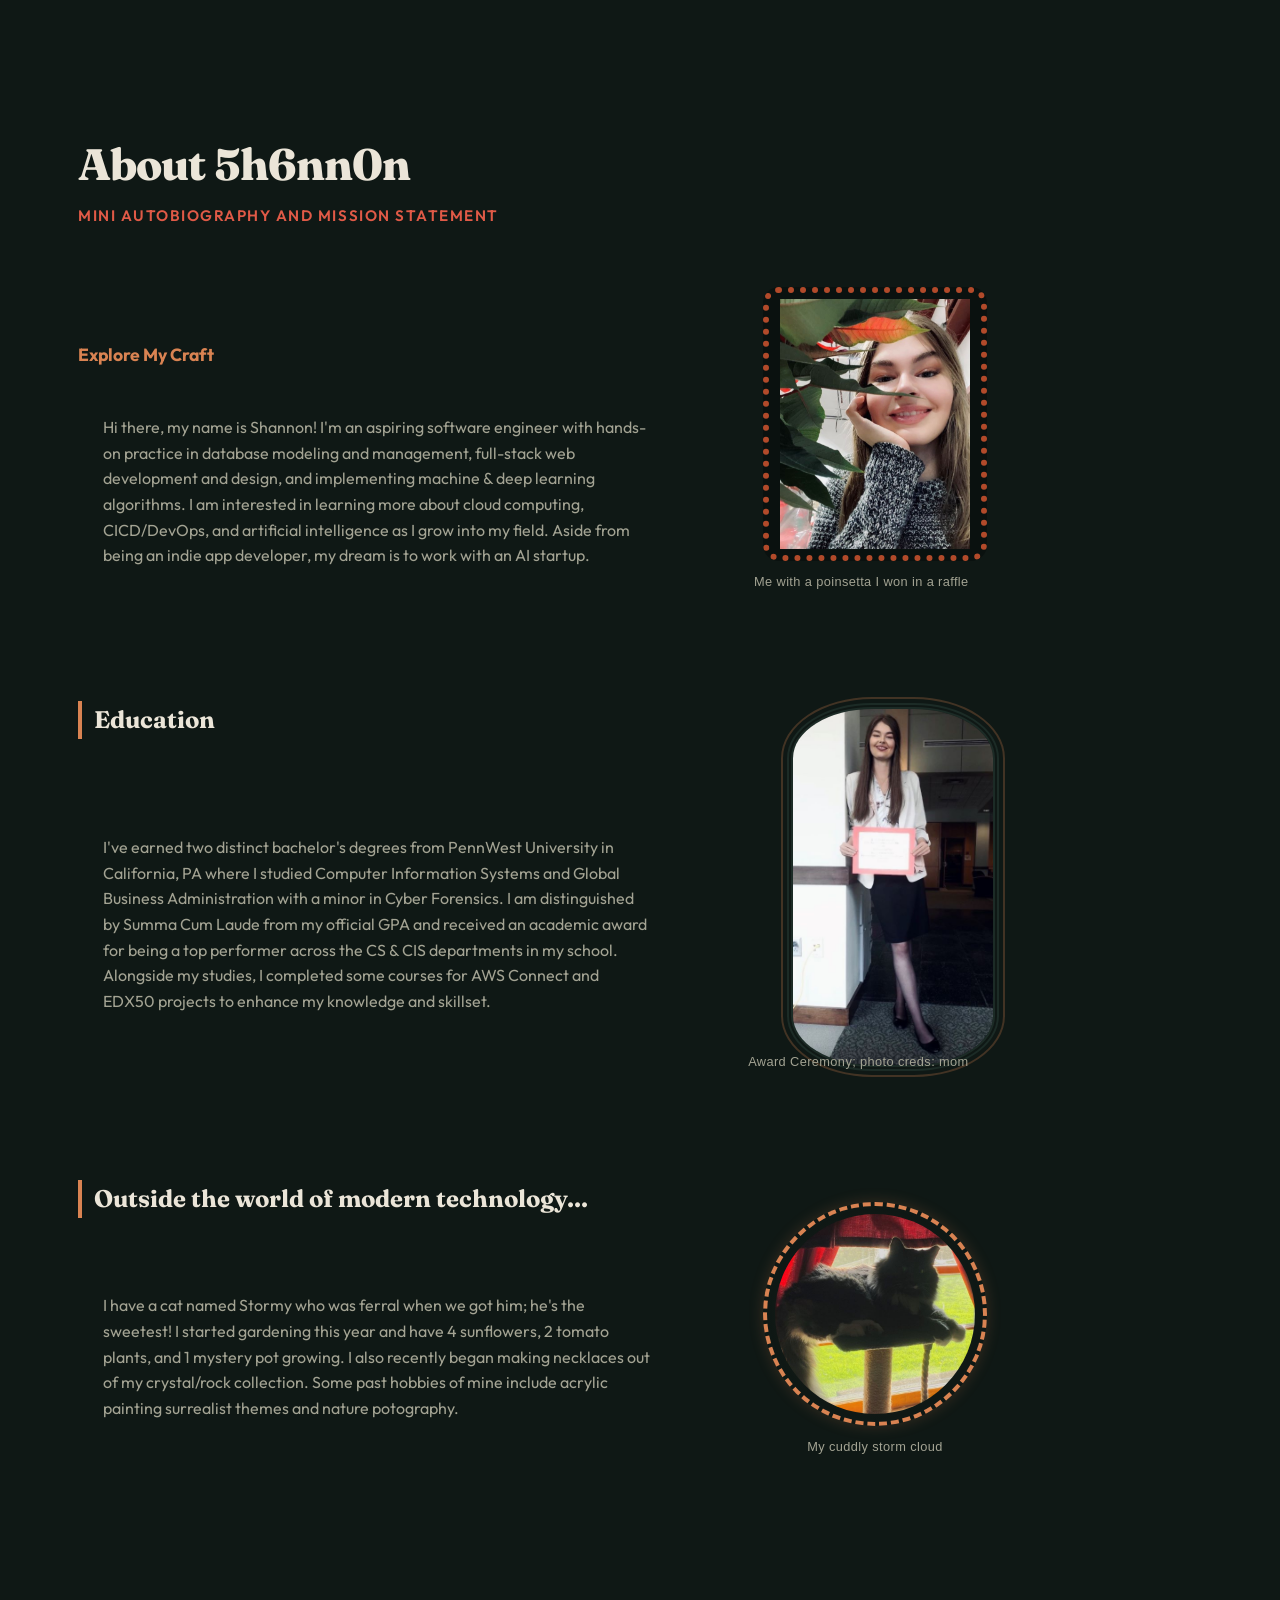
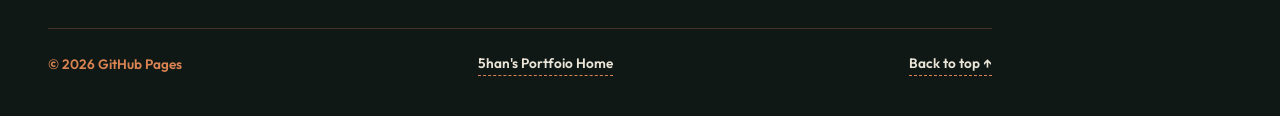
==== about.html @ 3470fcbc "add conditional for text identation" ====
<!DOCTYPE html>
<html>
<head>
	<meta charset="UTF-8" />
    <meta name="viewport" content="width=device-width, initial-scale=1.0" />
	<title>Shannon's Portfoio | About Me</title>
    <link rel="stylesheet" type="text/css" href="style.css" />
</head>

<body>
<main>
	<h1>About 5h6nn0n</h1>
	<h2>Mini Autobiography and Mission Statement</h2>
<br><br><br>
	<h4>Explore My Craft</h4>
	<div class="content-row">
		<p>Hi there, my name is Shannon! I'm an aspiring software engineer with hands-on practice in database modeling and management, full-stack web development and design, and implementing machine & deep learning algorithms. I am interested in learning more about cloud computing, CICD/DevOps, and artificial intelligence as I grow into my field. Aside from being an indie app developer, my dream is to work with an AI startup.</p>
		<div class="gallery-card">
			<img id="img-profile" alt="Profile selfie" class="about-pic pic-4-5" />
			<div class="caption" style="@media (min-width: 500px) { transform: translateX(20px); }">Me with a poinsetta I won in a raffle</div>
		</div>
	</div>
<br>
<h3>Education</h3>
	<div class="content-row">
		<p>I've earned two distinct bachelor's degrees from PennWest University in California, PA where I studied Computer Information Systems and Global Business Administration with a minor in Cyber Forensics. I am distinguished by Summa Cum Laude from my official GPA and received an academic award for being a top performer across the CS & CIS departments in my school. Alongside my studies, I completed some courses for AWS Connect and EDX50 projects to enhance my knowledge and skillset.</p>
		<div class="gallery-card">
			<img id="img-award" alt="Award presentation" class="about-pic pic-9-16" />
			<div class="caption">Award Ceremony; photo creds: mom</div>
		</div>
	</div>
<br>
<h3>Outside the world of modern technology...</h3>
	<div class="content-row">
		<p>I have a cat named Stormy who was ferral when we got him; he's the sweetest! I started gardening this year and have 4 sunflowers, 2 tomato plants, and 1 mystery pot growing. I also recently began making necklaces out of my crystal/rock collection. Some past hobbies of mine include acrylic painting surrealist themes and nature potography.</p>
		<div class="gallery-card">
			<img id="img-cat" alt="My cat" class="about-pic pic-cat" />
			<div class="caption">My cuddly storm cloud</div>
		</div>
	</div>

<script>
	document.querySelectorAll('.about-pic').forEach(img => {
		img.addEventListener('contextmenu', e => e.preventDefault());
	});
</script>
</main>
	<script src="images.js" defer></script>

</body>
	<footer id="date" class="site-footer"> 
		<script>document.getElementById("date").innerHTML = `&copy; ${new Date().getFullYear()} GitHub Pages `;</script> 
		<a href="index.html">5han's Portfoio Home</a>
		<a href="#top">Back to top ↑</a>
	</footer>
</html>
---- style.css ----
@import url('https://fonts.googleapis.com/css2?family=Fraunces:ital,opsz,wght@0,9..144,700;0,9..144,900;1,9..144,400&family=Outfit:wght@400;500;600&family=Space+Mono:wght@400;700&display=swap');

:root {
  --bg-dark: #0F1815;
  --text-light: #EBE5D8;
  --accent-lime: #D98352; 
  --accent-orange: #E05A47;
  --bg-card: #172420; 
  --text-muted: #A3A393;
  --border-dim: rgba(217, 131, 82, 0.25);
  --code-bg: #0A110F;
  
  --font-heading: 'Fraunces', serif;
  --font-body: 'Outfit', system-ui, sans-serif;
  --font-code: 'Space Mono', monospace;
}

@media (min-width: 600px) {


body {
  background-color: var(--bg-dark);
  color: var(--text-light);
  font-family: var(--font-body);
  line-height: 1.6;
  margin: 0;  
  padding: 2.5rem 18rem 2.5rem 3rem; 
}

main {
    max-width: 900px;
    margin: 0 auto;
    padding: 60px 30px;
}

h1 {
  font-family: var(--font-heading);
  font-size: 2.75rem;
  font-weight: 800;
  letter-spacing: -0.02em;
  color: var(--text-light);
  margin-bottom: 0.25rem;
}

h2 {
 font-family: var(--font-body);
 font-size: 0.95rem;
  font-weight: 600;
  text-transform: uppercase;
  letter-spacing: 0.1em;
  color: var(--accent-orange);
  margin-top: 0;
}

h3 {
  font-family: var(--font-heading);
  font-size: 1.5rem;
  color: var(--text-light);
  border-left: 4px solid var(--accent-lime);
  padding-left: 0.75rem;
  margin-top: 2.25rem;
}

h4 {
  font-family: var(--font-body);
  font-size: 1.1rem;
  color: var(--accent-lime);
  margin-bottom: 0.5rem;
}

p {
  font-family: var(--font-body);
  font-size: 1rem;
  color: var(--text-muted);
  max-width: 68ch;
}
code, pre {
  font-family: var(--font-code);
}

a {
  color: var(--text-light);
  text-decoration: none;
  border-bottom: 1px dashed var(--accent-lime);
  transition: all 0.2s ease;
}

a:hover {
  color: var(--accent-lime);
  border-bottom-style: solid;
}

/* EXPLORE SECTION */
.explore {
  display: flex;
  flex-wrap: wrap;
  gap: 1.25rem;
  align-items: center;
  padding: 0;
}

.explore img, 
.explore .icon {
  width: 44px;
  height: 44px;
  filter: sepia(30%) hue-rotate(300deg) contrast(90%);
  transition: transform 0.25s ease, filter 0.25s ease;
}

.explore img:hover, 
.explore .icon:hover {
  filter: none;
  transform: translateY(-4px) scale(1.08);
}

/* LIST SECTION */
.you-will-need {
  display: flex;
  flex-wrap: wrap;
  gap: 0.75rem;
  list-style: none;
  padding: 0;
  margin: 1.25rem 0;
}

.you-will-need li {
  background: var(--bg-card);
  border: 1px solid var(--border-dim);
  color: var(--text-light);
  padding: 0.5rem 1rem;
  border-radius: 4px;
  font-weight: 500;
  display: flex;
  align-items: center;
  gap: 0.5rem;
}

.you-will-need li:hover {
  border-color: var(--accent-lime);
}

.command-grid {
  display: flex;
  flex-direction: column;
  gap: 0.75rem;
  margin: 1.25rem 0;
}

/* COMMAND LINE / CODE BLOCKS*/
.cmd-block {
  display: grid;
  grid-template-columns: 240px 1fr;
  gap: 1.25rem;
  align-items: center;
  background: var(--code-bg);
  border: 1px solid var(--border-dim);
  border-radius: 4px;
  padding: 0.85rem 1rem;
}

.cmd-block code {
  font-family: monospace;
  color: var(--accent-orange);
  background: rgba(0, 0, 0, 0.3);
  padding: 0.4rem 0.6rem;
  border-radius: 3px;
  border-left: 2px solid var(--accent-lime);
}

.cmd-block .explanation {
  margin: 0;
  font-size: 0.95rem;
  color: var(--text-muted);
}

.cmd-block,
.you-will-need li {
  background: linear-gradient(180deg, #1C2B26 0%, #131E1B 100%);
  border: 1px solid var(--border-dim);
  border-radius: 8px;
  box-shadow: inset 0 1px 0 rgba(255, 255, 255, 0.04), 
              0 4px 12px rgba(0, 0, 0, 0.4);
  transition: transform 0.2s ease, border-color 0.2s ease;
}

.cmd-block:hover {
  border-color: var(--accent-lime);
  transform: translateY(-2px);
}

/* Vintage Retro Box / Container Component
.vintage-card, 
.cmd-block, 
.you-will-need li {
  background: linear-gradient(180deg, #2D333A 0%, #202429 100%);
  border: 1px solid var(--border-dim);
  border-radius: 8px; 
  box-shadow: inset 0 1px 0 rgba(255, 255, 255, 0.05), 
              0 4px 12px rgba(0, 0, 0, 0.3);
  transition: transform 0.2s ease, border-color 0.2s ease;
}

.vintage-card:hover,
.cmd-block:hover {
  border-color: var(--accent-teal);
  transform: translateY(-2px);
}
 */


/* NAV BAR  ON THE SIDE OF PAGE */
.project-nav {
  position: fixed;
  top: 50%;
  right: 2.5rem;
  transform: translateY(-50%);
  width: 13rem;           
  max-height: 24rem;    
  overflow-y: auto;
  overflow-x: hidden;
  padding-left: 1rem;
  display: flex;
  flex-direction: column;
  gap: 0.85rem;
  border-left: 2px solid var(--border-dim);
  
  scrollbar-width: thin;
  scrollbar-color: var(--accent-lime) transparent;
}

.project-nav a {
  color: var(--text-muted);
  text-decoration: none;
  font-size: 0.9rem;
  font-weight: 500;
  white-space: normal;    
  transition: all 0.2s ease;
  border-bottom: none;
}

.project-nav a:hover {
  color: var(--accent-lime);
  transform: translateX(-4px);
}

.project-nav::-webkit-scrollbar {
  width: 4px;
}

.project-nav::-webkit-scrollbar-track {
  background: transparent;
}

.project-nav::-webkit-scrollbar-thumb {
  background: var(--border-dim);
  border-radius: 4px;
}

.project-nav::-webkit-scrollbar-thumb:hover {
  background: var(--accent-orange);
}

/* FOOTER */
.site-footer {
  margin-top: 4rem;
  padding-top: 1.5rem;
  border-top: 1px solid var(--border-dim);
  display: flex;
  justify-content: space-between;
  align-items: center;
  font-size: 0.85rem;
  color: var(--text-muted);
}

#date {
  color: var(--accent-lime);
  font-weight: 600;
}


/* SHIFTS PARAGRAPHS */
.indent {
	  padding-left: 35px;
}
.indent-p {
	  padding-left: 25px;
}

/* Container layout to pair paragraphs with side images */
.content-row {
  display: grid;
  grid-template-columns: 550px 1fr; 
  justify-items: end;
  gap: 2rem;
  align-items: center;
  margin-bottom: 2rem;
  padding-left: 25px;
  margin-right: -25px;

}

.about-pic {
  width: 100%;
  height: auto;
  display: block;
  object-fit: cover;
  object-fit: contain;
  transition: transform 0.3s ease;
  margin-left: auto;
  user-select: none;
  -webkit-user-drag: none;
}

.about-pic:hover {
  transform: scale(1.02);
}

/* ==========================================
   PHOTO 1: 4:5 Aspect Ratio 
   ========================================== */
.pic-4-5 {
  border-radius: 16px;
  border: 6px dotted #B24A2A; 
  padding: 6px;
  background: var(--code-bg);
  width: 200px; 
  aspect-ratio: 4 / 5;
  margin-top: -90px;
}

/* ==========================================
   PHOTO 2: 9:16 Aspect Ratio
   ========================================== */
.pic-9-16 {
  margin: -30px auto;
  border-radius: 40% / 15%; 
  border: 6px double #1C2B26; 
  outline: 2px solid var(--border-dim);
  outline-offset: 4px;
  width: 200px;
  aspect-ratio: 9 / 16;
  transform: translateX(35px);
   margin-top: -60px;
}

/* ==========================================
   PHOTO 3: 1:1 Aspect Ratio
   ========================================== */
.pic-cat {
  width: 200px;
  border-radius: 50%; 
  border: 4px dashed var(--accent-lime); 
  padding: 8px;
  background: radial-gradient(circle, rgba(217, 131, 82, 0.15) 0%, transparent 70%);
  box-shadow: 0 0 15px rgba(217, 131, 82, 0.2);
  aspect-ratio: 1 / 1;
  margin-top: -40px;
}

/* date and author display for blog content*/
.article-meta {
  display: flex;
  align-items: center;
  gap: 1rem;
  font-size: 0.85rem;
  letter-spacing: 0.05em;
  text-transform: uppercase;
  color: var(--text-muted);
  margin: 1rem 0 2rem 0;
  padding-bottom: 1rem;
  border-bottom: 1px solid var(--border-dim);
}

.article-meta .author {
  color: var(--accent-lime);
  font-weight: 700;
}

.article-meta .dot-separator {
  color: var(--border-dim);
}

/* table to display data */

table {
  width: 100%;
  border-collapse: collapse;
  margin: 1.5rem 0;
  font-size: 0.95rem;
}

th {
  text-align: left;
  padding: 0.75rem;
  color: var(--accent-orange);
  border-bottom: 2px solid var(--accent-orange);
  text-transform: uppercase;
  font-size: 0.85rem;
  letter-spacing: 0.05em;
}

td {
  padding: 0.75rem;
  border-bottom: 1px solid rgba(224, 228, 236, 0.1);
}

tr:hover td {
  background-color: rgba(255, 255, 255, 0.02);
}

/* icons for tech stack */
.tech-icons i {
    font-size: 18px;
    color: #777;
    margin-left: 10%;
    transition: 0.3s ease;

}

.tech-icons i:hover {
    color: #fff;
    transform: translateY(-5px);
}

/* caption for images */
.gallery-card .img-wrapper {
  flex: 1 1 auto;
  display: flex;
  align-items: center;
  justify-content: center;
  position: relative;
  padding: 1rem;
}

.gallery-card .caption {
  flex: 0 0 auto;
  padding: 0.75rem 1.15rem 1rem;
  font-family: 'Comfortaa', cursive, sans-serif;
  font-size: 0.8rem;
  font-weight: 500;
  line-height: 1.4;
  letter-spacing: 0.03em;
  text-align: center;
  
  /* Color system */
  color: var(--text-muted, #EBE5D8);
  background: transparent; 
  border-top: none;
  position: relative;
  z-index: 2;
  user-select: none;
  transition: color 0.3s ease;
}

.gallery-card:hover .caption {
  color: var(--accent-copper, #D98352);
}

}
/* powercommand
[Convert]::ToBase64String([IO.File]::ReadAllBytes("folder/pics/input.jpeg")) | Out-File "output.txt"
*/




/* ==========================================================================
   MOBILE & TABLET RESPONSIVENESS (Screens <= 900px)
   ========================================================================== */
@media (max-width: 500px) {
 /* Base Mobile Layout */
body {
  background-color: var(--bg-dark);
  color: var(--text-light);
  font-family: var(--font-body);
  line-height: 1.6;
  margin: 0;  
  padding: 1.5rem 1.25rem;
}

main {
  width: 100%;
  padding: 10px 0;
  margin: 0 auto;
}

h1 {
  font-family: var(--font-heading);
  font-size: 2.1rem;
  font-weight: 800;
  letter-spacing: -0.02em;
  color: var(--text-light);
  margin-bottom: 0.25rem;
}

h2 {
  font-family: var(--font-body);
  font-size: 0.95rem;
  font-weight: 600;
  text-transform: uppercase;
  letter-spacing: 0.1em;
  color: var(--accent-orange);
  margin-top: 0;
}

h3 {
  font-family: var(--font-heading);
  font-size: 1.35rem;
  color: var(--text-light);
  border-left: 4px solid var(--accent-lime);
  padding-left: 0.75rem;
  margin-top: 2rem;
}

h4 {
  font-family: var(--font-body);
  font-size: 1.05rem;
  color: var(--accent-lime);
  margin-bottom: 0.5rem;
}

p {
  font-family: var(--font-body);
  font-size: 1rem;
  color: var(--text-muted);
  width: 100%;
}

code, pre {
  font-family: var(--font-code);
}

a {
  color: var(--text-light);
  text-decoration: none;
  border-bottom: 1px dashed var(--accent-lime);
  transition: all 0.2s ease;
}



/* Mobile Single-Column Content Rows */
.content-row {
  display: flex;
  flex-direction: column;
  align-items: center;
  gap: 1.5rem;
  margin-bottom: 2rem;
  padding-left: 0;
  margin-right: 0;
}

.indent, .indent-p {
  padding-left: 0;
}

/* Centered Mobile Image Frames (No Negative Offsets) */
.about-pic {
  width: 100%;
  height: auto;
  display: block;
  object-fit: contain;
  margin: 0 auto;
  user-select: none;
  -webkit-user-drag: none;
}

.pic-4-5 {
  border-radius: 16px;
  border: 6px dotted #B24A2A; 
  padding: 6px;
  background: var(--code-bg);
  width: 180px; 
  aspect-ratio: 4 / 5;
  margin-top: 0;
}

.pic-9-16 {
  border-radius: 40% / 15%; 
  border: 6px double #1C2B26; 
  outline: 2px solid var(--border-dim);
  outline-offset: 4px;
  width: 180px;
  aspect-ratio: 9 / 16;
  transform: none;
  margin: 0 auto;
}

.pic-cat {
  width: 180px;
  border-radius: 50%; 
  border: 4px dashed var(--accent-lime); 
  padding: 8px;
  background: radial-gradient(circle, rgba(217, 131, 82, 0.15) 0%, transparent 70%);
  box-shadow: 0 0 15px rgba(217, 131, 82, 0.2);
  aspect-ratio: 1 / 1;
  margin-top: 0;
}

/* Single-Column Command Blocks */
.command-grid {
  display: flex;
  flex-direction: column;
  gap: 0.75rem;
  margin: 1.25rem 0;
}

.cmd-block {
  display: flex;
  flex-direction: column;
  gap: 0.5rem;
  align-items: flex-start;
  background: linear-gradient(180deg, #1C2B26 0%, #131E1B 100%);
  border: 1px solid var(--border-dim);
  border-radius: 8px;
  padding: 0.85rem 1rem;
}

.cmd-block code {
  font-family: monospace;
  color: var(--accent-orange);
  background: rgba(0, 0, 0, 0.3);
  padding: 0.4rem 0.6rem;
  border-radius: 3px;
  border-left: 2px solid var(--accent-lime);
  word-break: break-all;
}



/* Footer */
.site-footer {
  margin-top: 3rem;
  padding-top: 1.5rem;
  border-top: 1px solid var(--border-dim);
  display: flex;
  flex-direction: column;
  gap: 0.75rem;
  text-align: center;
  font-size: 0.85rem;
  color: var(--text-muted);
}
#date {
  color: var(--accent-orange);
  font-weight: 600;
}

 
  .explore {
    display: flex !important;
    flex-wrap: nowrap !important; /* Prevents icons/links from wrapping under multi-line text */
    align-items: center !important;
    justify-content: flex-start !important;
    gap: 0.75rem !important;
    overflow-x: auto !important; /* Horizontal scroll if icons exceed screen width */
    padding-bottom: 0.5rem !important;
  }

  .explore img, 
  .explore .icon {
    flex-shrink: 0 !important; /* Prevents icons from squishing when text wraps */
    width: 32px !important;
    height: 32px !important;
  }

  /* TABLES */

  table {
    display: block !important;
    width: 100% !important;
    border-collapse: collapse !important;
    margin: 1.5rem 0 !important;
    font-size: 0.95rem !important;
    
    /* Permanent Scroll Bar Enforcement */
    overflow-x: scroll !important; 
    white-space: nowrap !important;
    padding-bottom: 0.75rem !important;
    
    /* Firefox permanent scrollbar */
    scrollbar-width: auto !important;
    scrollbar-color: var(--accent-lime) var(--code-bg) !important;
  }

  /* Restore Header Styling */
  th {
    text-align: left !important;
    padding: 0.75rem 1rem !important;
    color: var(--accent-orange) !important;
    border-bottom: 2px solid var(--accent-orange) !important;
    text-transform: uppercase !important;
    font-size: 0.85rem !important;
    letter-spacing: 0.05em !important;
  }

  /* Restore Cell Styling */
  td {
    padding: 0.75rem 1rem !important;
    border-bottom: 1px solid rgba(224, 228, 236, 0.1) !important;
    color: var(--text-light) !important;
  }

  tr:hover td {
    background-color: rgba(255, 255, 255, 0.02) !important;
  }

  /* 2. FORCE PERMANENT VISIBILITY FOR WEBKIT SCROLLBARS (iOS Safari & Android Chrome) */
  table::-webkit-scrollbar {
    -webkit-appearance: none !important;
    height: 8px !important; /* Slightly thicker height ensures visibility without tapping */
    display: block !important;
  }

  table::-webkit-scrollbar-track {
    background: var(--code-bg) !important;
    border-radius: 4px !important;
    border: 1px solid var(--border-dim) !important;
  }

  table::-webkit-scrollbar-thumb {
    background: var(--accent-lime) !important; /* Copper accent */
    border-radius: 4px !important;
    min-width: 40px !important;
  }

  table::-webkit-scrollbar-thumb:hover {
    background: var(--accent-orange) !important;
  }

	/*  PROJECT NAV */
  .project-nav {
    display: flex !important;
    flex-direction: column !important;
    align-items: flex-start !important;
    width: 100% !important;
    gap: 0.5rem !important;
    padding: 0 0 1rem 0 !important;
    margin-bottom: 1.75rem !important;
    border-bottom: 1px solid var(--border-dim) !important;
  }

	.project-nav h3 {
  color: var(--text-light) !important;
  border-left: 4px solid var(--accent-lime) !important;
  padding-left: 0.75rem !important;
}

 
  .project-nav a {
    display: block !important;
    width: 100% !important;
    height: auto !important; 
    font-size: 0.85rem !important;
    line-height: 1.3 !important;
    color: var(--text-light) !important;
    background: var(--code-bg) !important;
    border: 1px solid var(--border-dim) !important;
    border-radius: 6px !important;
    padding: 0.5rem 0.75rem !important;
    margin: 0 !important;
    box-sizing: border-box !important;
  }

  .project-nav a:hover {
    border-color: var(--accent-lime) !important;
    color: var(--accent-lime) !important;
  }


	/* icons for tech stack */
.tech-icons i {
    font-size: 18px;
    color: #777;
    margin-left: 10%;
    transition: 0.3s ease;
}
.tech-icons i:hover {
    color: #fff;
    transform: translateY(-5px);
}



	/* caption for images */
.gallery-card .img-wrapper {
  flex: 1 1 auto;
  display: flex;
  align-items: center;
  justify-content: center;
  position: relative;
  padding: 1rem;
}

.gallery-card .caption {
  flex: 0 0 auto;
  padding: 0.75rem 1.15rem 1rem;
  font-family: 'Comfortaa', cursive, sans-serif;
  font-size: 2rem;
  font-weight: 500;
  line-height: 1.6;
  letter-spacing: 0.06em;
  text-align: center;
  
  /* Color system */
  color: var(--text-muted, #EBE5D8);
  background: transparent; 
  border-top: none;
  position: relative;
  z-index: 2;
  user-select: none;
  transition: color 0.3s ease;
}

.gallery-card:hover .caption {
  color: var(--accent-copper, #D98352);
}
}
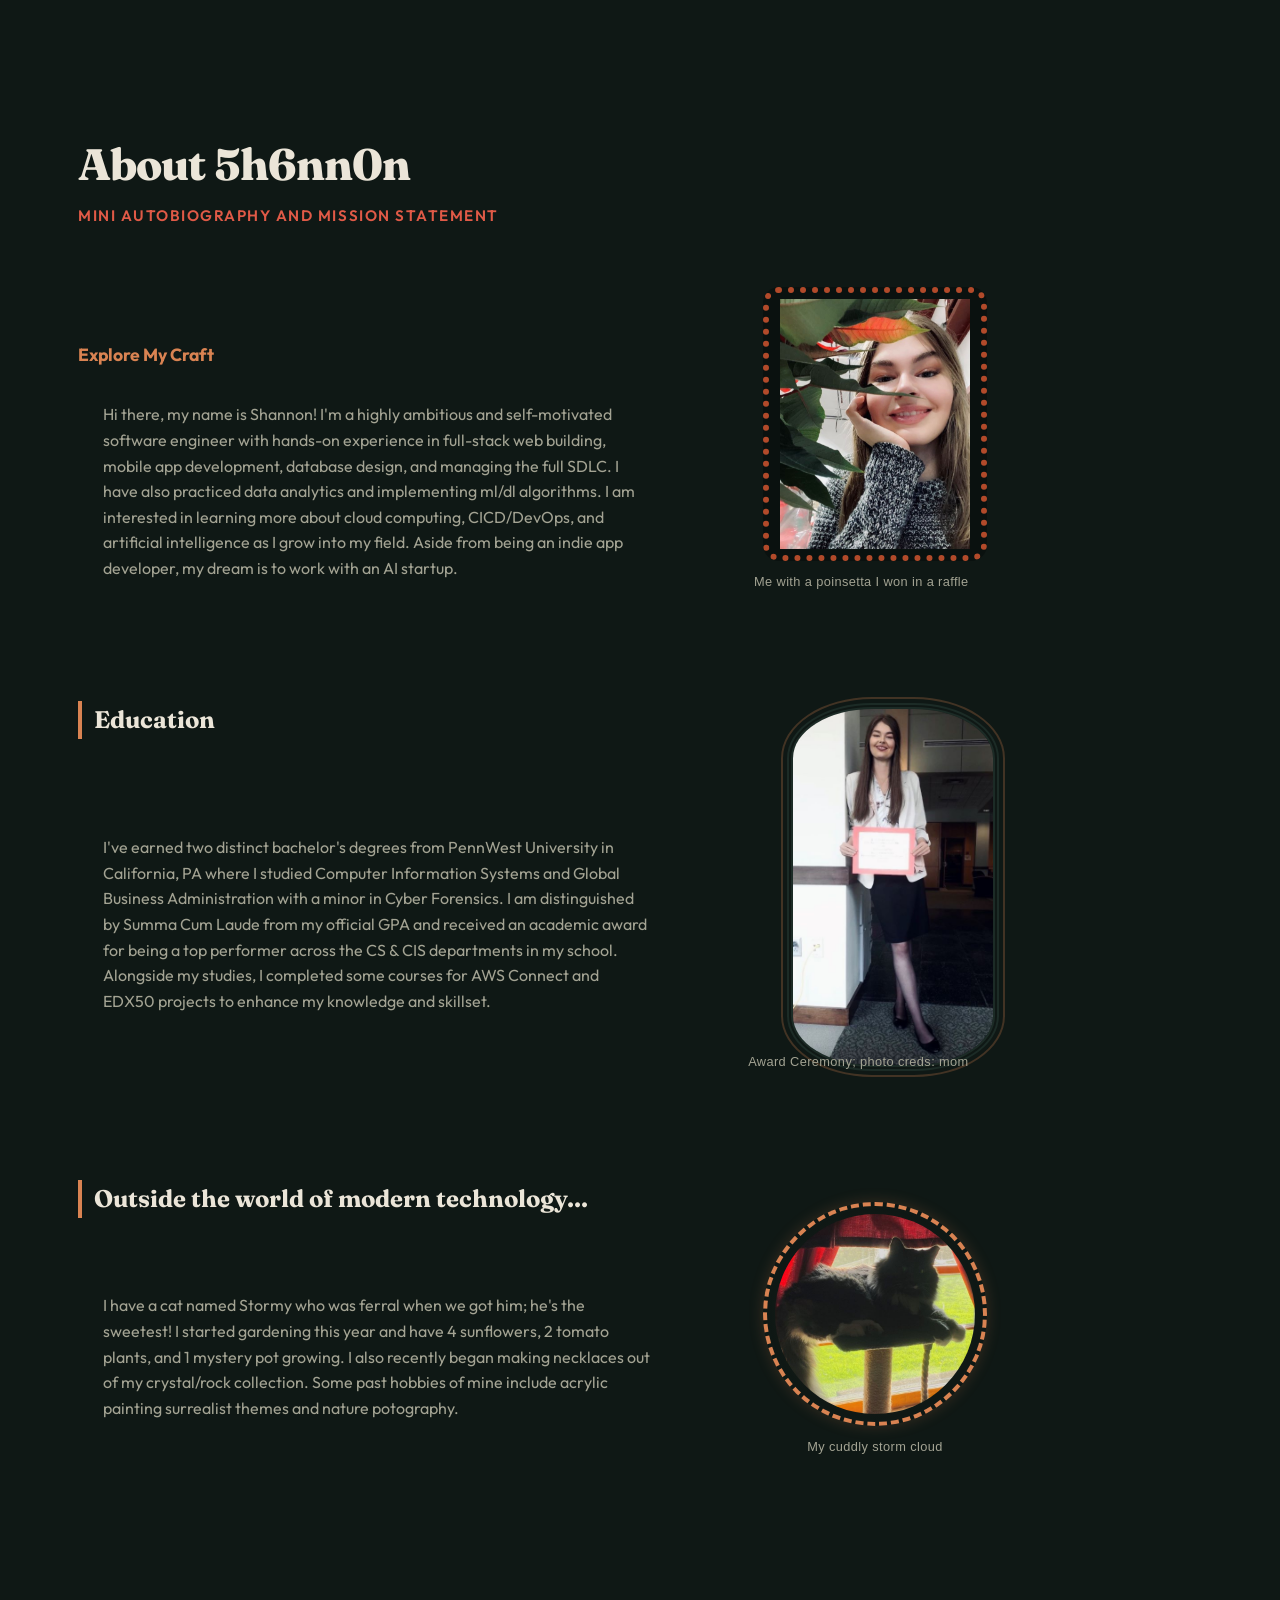
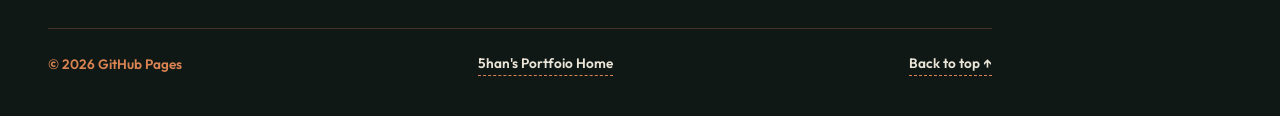
==== commit b73d435e: "Update about.html  Minor adjustments made to the layout and content for better readability." ====
--- a/about.html
+++ b/about.html
@@ -14,7 +14,7 @@
 <br><br><br>
 	<h4>Explore My Craft</h4>
 	<div class="content-row">
-		<p>Hi there, my name is Shannon! I'm an aspiring software engineer with hands-on practice in database modeling and management, full-stack web development and design, and implementing machine & deep learning algorithms. I am interested in learning more about cloud computing, CICD/DevOps, and artificial intelligence as I grow into my field. Aside from being an indie app developer, my dream is to work with an AI startup.</p>
+		<p>Hi there, my name is Shannon! I'm a highly ambitious and self-motivated software engineer with hands-on experience in full-stack web building, mobile app development, database design, and managing the full SDLC. I have also practiced data analytics and implementing ml/dl algorithms. I am interested in learning more about cloud computing, CICD/DevOps, and artificial intelligence as I grow into my field. Aside from being an indie app developer, my dream is to work with an AI startup.</p>
 		<div class="gallery-card">
 			<img id="img-profile" alt="Profile selfie" class="about-pic pic-4-5" />
 			<div class="caption" style="@media (min-width: 500px) { transform: translateX(20px); }">Me with a poinsetta I won in a raffle</div>
--- a/style.css
+++ b/style.css
@@ -222,9 +222,8 @@
   padding-left: 1rem;
   display: flex;
   flex-direction: column;
-  gap: 0.85rem;
+  gap: 0.80rem;
   border-left: 2px solid var(--border-dim);
-  
   scrollbar-width: thin;
   scrollbar-color: var(--accent-lime) transparent;
 }
@@ -232,7 +231,7 @@
 .project-nav a {
   color: var(--text-muted);
   text-decoration: none;
-  font-size: 0.9rem;
+  font-size: 0.85rem;
   font-weight: 500;
   white-space: normal;    
   transition: all 0.2s ease;
@@ -751,7 +750,7 @@
     display: block !important;
     width: 100% !important;
     height: auto !important; 
-    font-size: 0.85rem !important;
+    font-size: 0.90rem !important;
     line-height: 1.3 !important;
     color: var(--text-light) !important;
     background: var(--code-bg) !important;
@@ -796,9 +795,9 @@
   flex: 0 0 auto;
   padding: 0.75rem 1.15rem 1rem;
   font-family: 'Comfortaa', cursive, sans-serif;
-  font-size: 2rem;
+  font-size: 23px;
   font-weight: 500;
-  line-height: 1.6;
+  line-height: 1.5;
   letter-spacing: 0.06em;
   text-align: center;
   
@@ -815,4 +814,28 @@
 .gallery-card:hover .caption {
   color: var(--accent-copper, #D98352);
 }
-}
+
+
+	/* date and author display for blog content*/
+.article-meta {
+  display: flex;
+  align-items: center;
+  gap: 1rem;
+  font-size: 0.80rem;
+  letter-spacing: 0.05em;
+  text-transform: uppercase;
+  color: var(--text-muted);
+  margin: 1rem 0 2rem 0;
+  padding-bottom: 1rem;
+  border-bottom: 1px solid var(--border-dim);
+}
+
+.article-meta .author {
+  color: var(--accent-lime);
+  font-weight: 700;
+}
+
+.article-meta .dot-separator {
+  color: var(--border-dim);
+}
+}
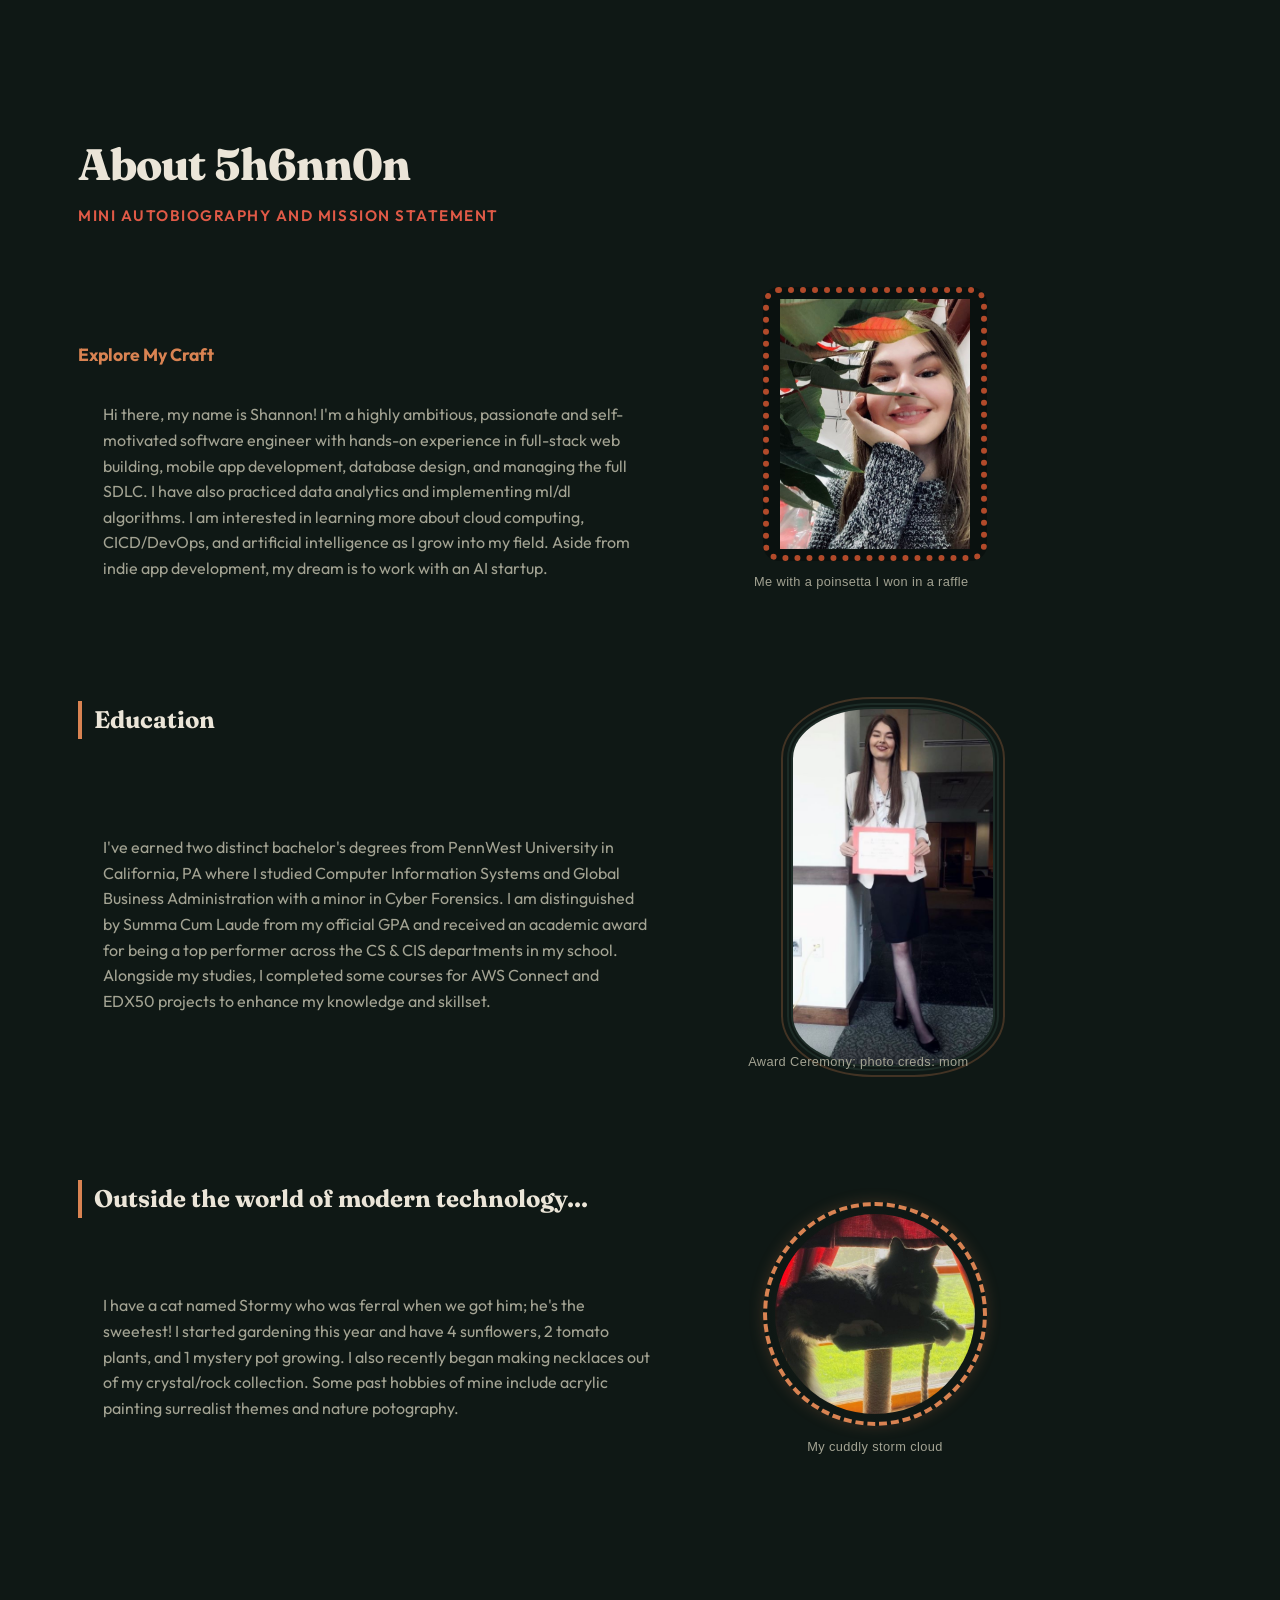
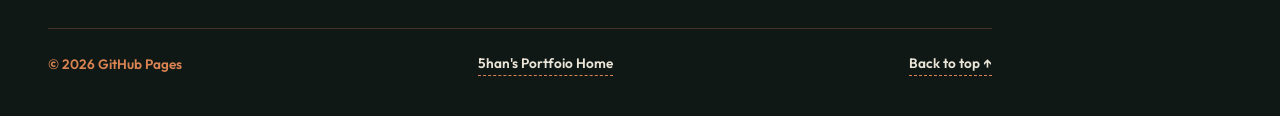
==== commit 79ef7c39: "Fix typos and enhance content in about.html Corrected spelling errors and improved phrasing in the A" ====
--- a/about.html
+++ b/about.html
@@ -3,7 +3,7 @@
 <head>
 	<meta charset="UTF-8" />
     <meta name="viewport" content="width=device-width, initial-scale=1.0" />
-	<title>Shannon's Portfoio | About Me</title>
+	<title>Shannon's Portfolio | About Me</title>
     <link rel="stylesheet" type="text/css" href="style.css" />
 </head>
 
@@ -14,7 +14,7 @@
 <br><br><br>
 	<h4>Explore My Craft</h4>
 	<div class="content-row">
-		<p>Hi there, my name is Shannon! I'm a highly ambitious and self-motivated software engineer with hands-on experience in full-stack web building, mobile app development, database design, and managing the full SDLC. I have also practiced data analytics and implementing ml/dl algorithms. I am interested in learning more about cloud computing, CICD/DevOps, and artificial intelligence as I grow into my field. Aside from being an indie app developer, my dream is to work with an AI startup.</p>
+		<p> Hi there, my name is Shannon! I'm a highly ambitious, passionate and self-motivated software engineer with hands-on experience in full-stack web building, mobile app development, database design, and managing the full SDLC. I have also practiced data analytics and implementing ml/dl algorithms. I am interested in learning more about cloud computing, CICD/DevOps, and artificial intelligence as I grow into my field. Aside from indie app development, my dream is to work with an AI startup.</p>
 		<div class="gallery-card">
 			<img id="img-profile" alt="Profile selfie" class="about-pic pic-4-5" />
 			<div class="caption" style="@media (min-width: 500px) { transform: translateX(20px); }">Me with a poinsetta I won in a raffle</div>
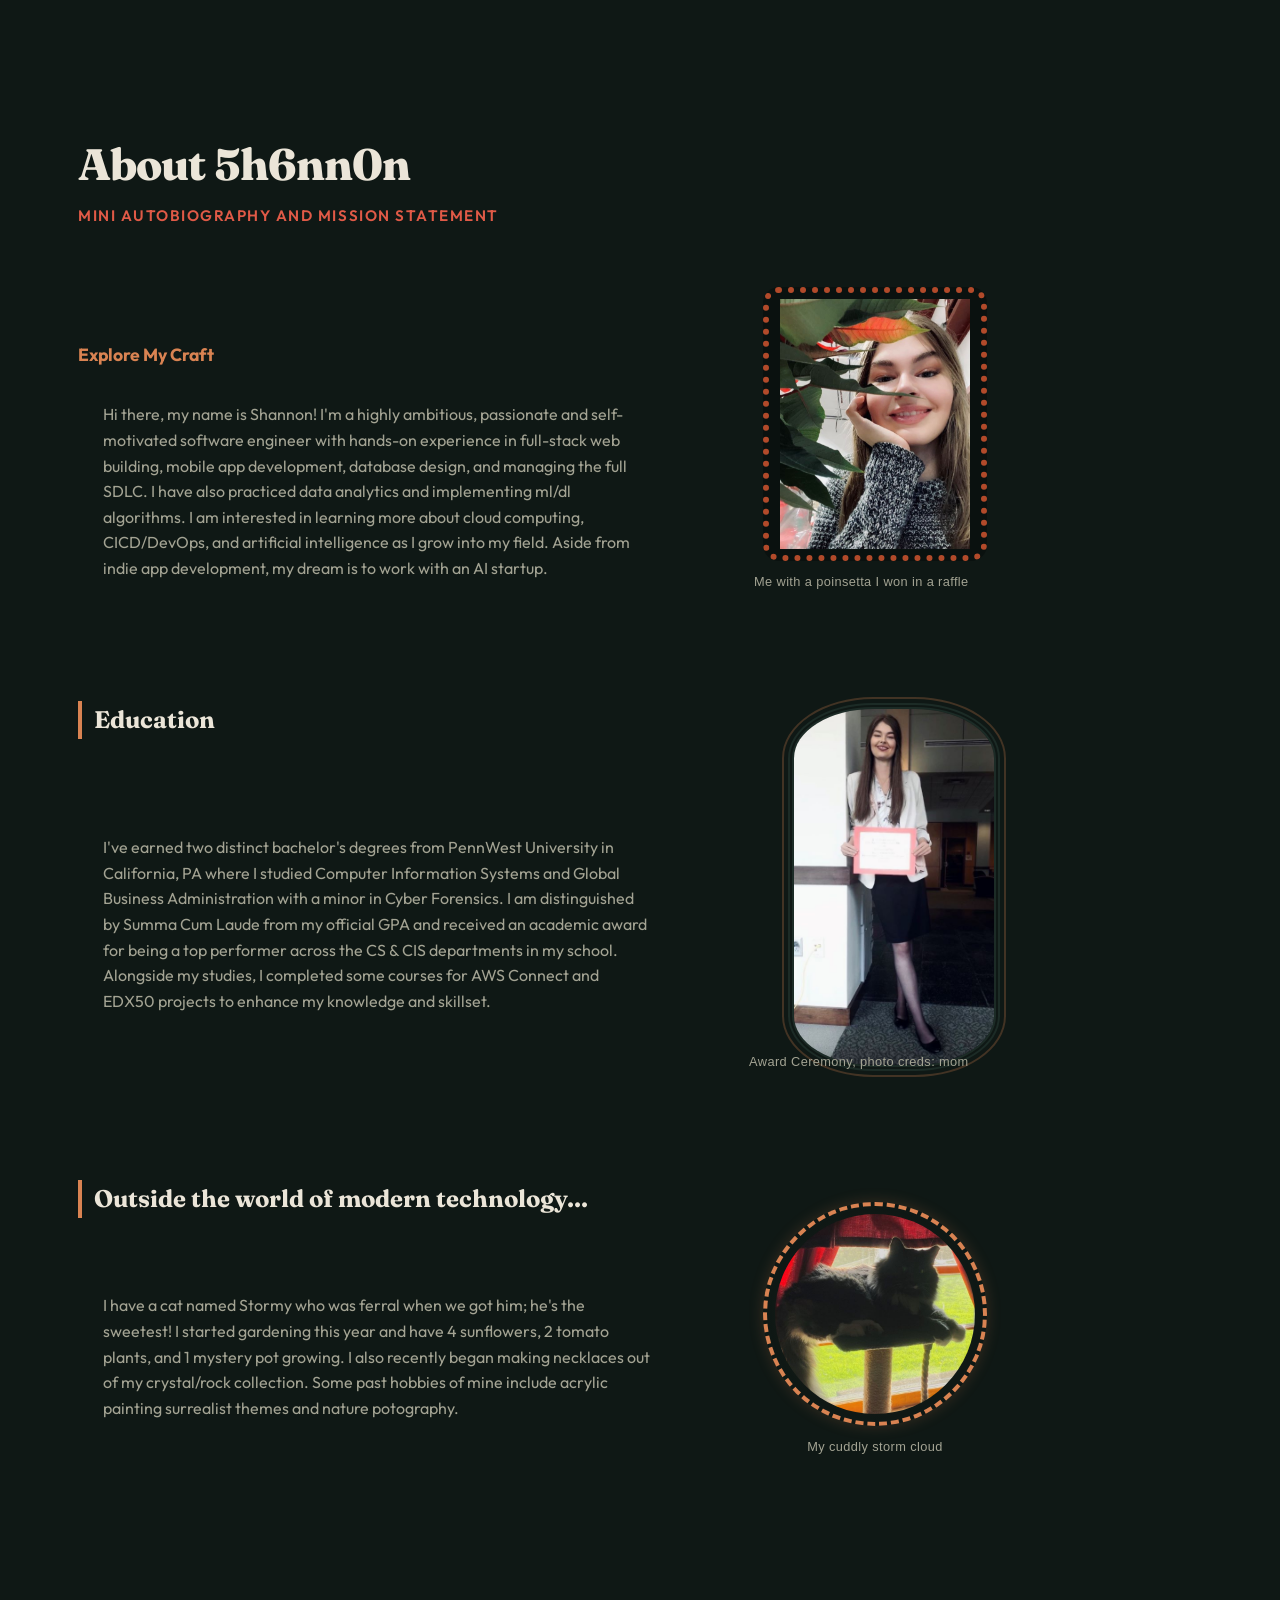
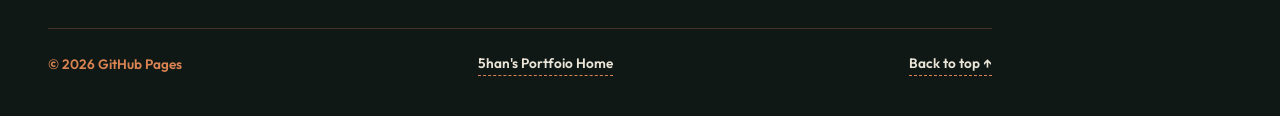
==== commit 7c364bc2: "changed ; to ," ====
--- a/about.html
+++ b/about.html
@@ -26,7 +26,7 @@
 		<p>I've earned two distinct bachelor's degrees from PennWest University in California, PA where I studied Computer Information Systems and Global Business Administration with a minor in Cyber Forensics. I am distinguished by Summa Cum Laude from my official GPA and received an academic award for being a top performer across the CS & CIS departments in my school. Alongside my studies, I completed some courses for AWS Connect and EDX50 projects to enhance my knowledge and skillset.</p>
 		<div class="gallery-card">
 			<img id="img-award" alt="Award presentation" class="about-pic pic-9-16" />
-			<div class="caption">Award Ceremony; photo creds: mom</div>
+			<div class="caption">Award Ceremony, photo creds: mom</div>
 		</div>
 	</div>
 <br>
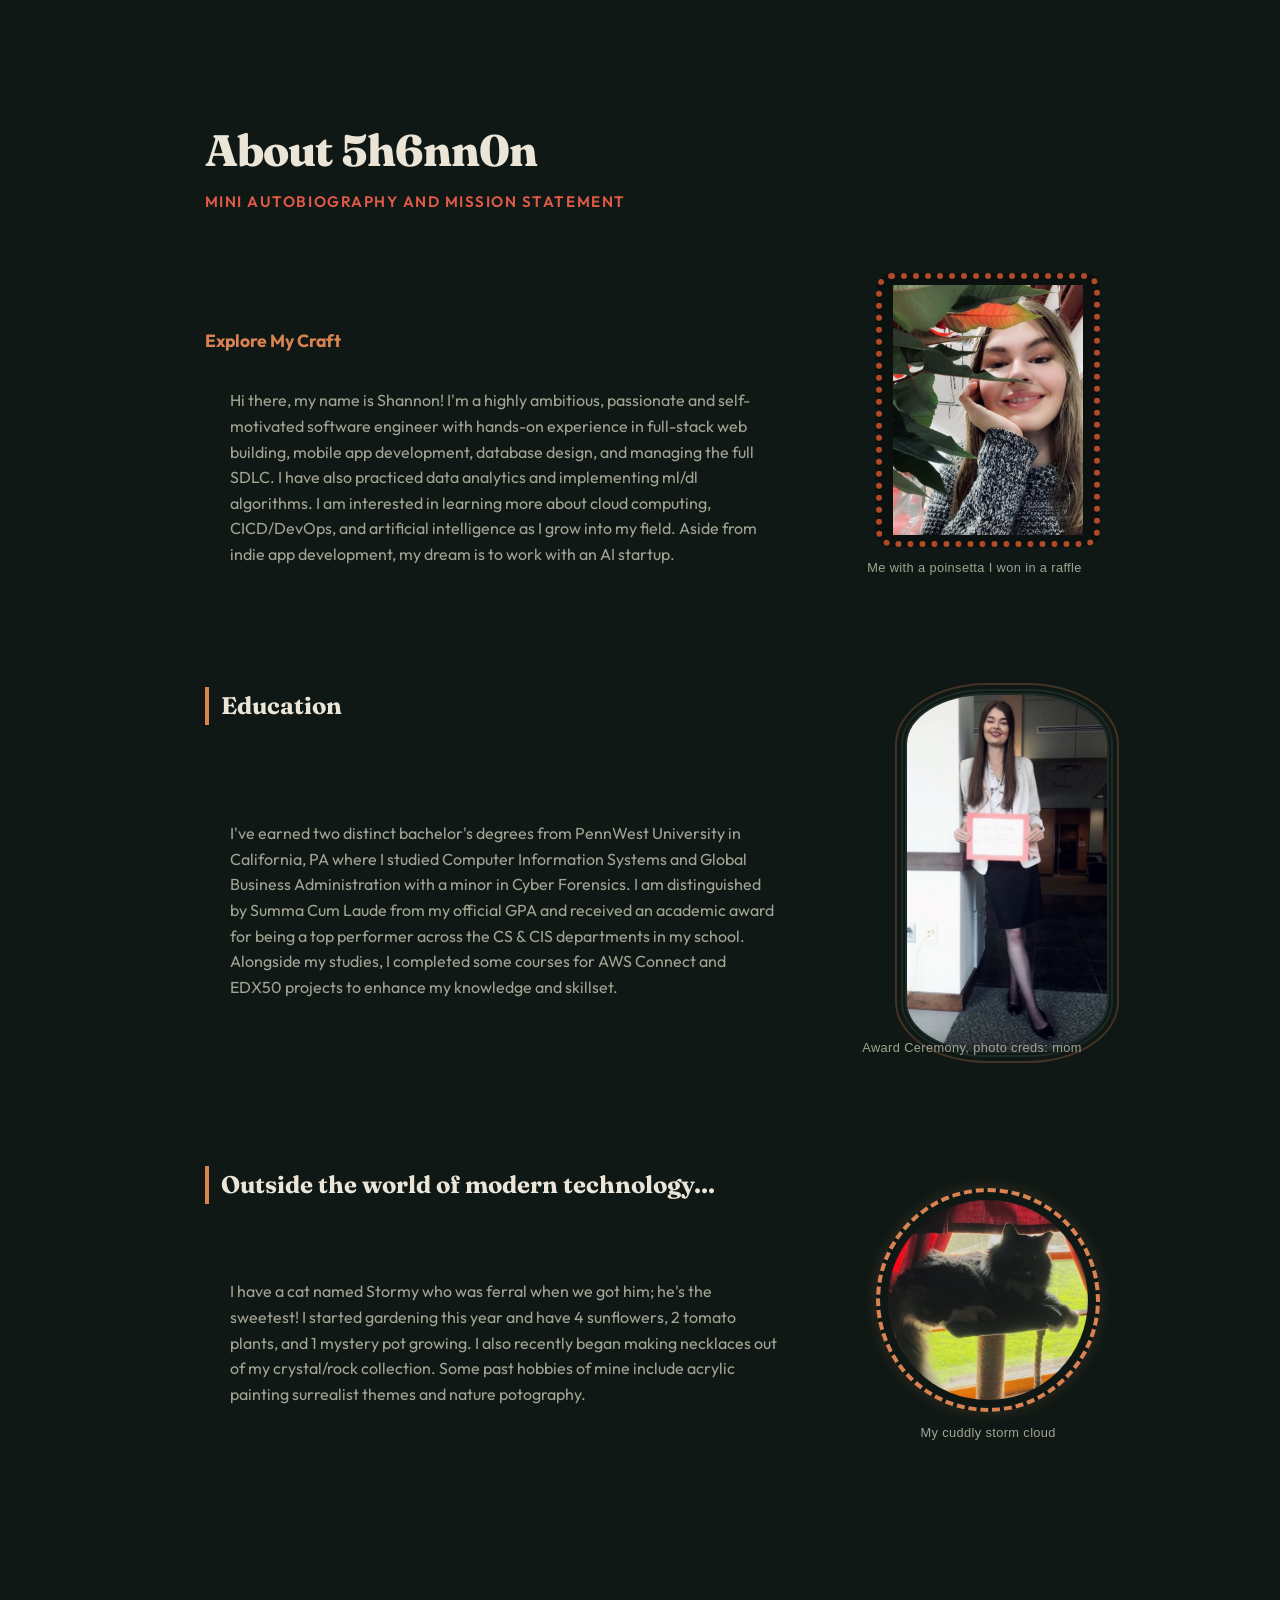
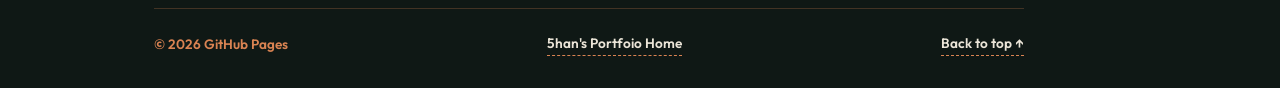
==== commit d098da23: "context menu handling Updated the HTML structure and added oncontextmenu to body." ====
--- a/about.html
+++ b/about.html
@@ -7,7 +7,7 @@
     <link rel="stylesheet" type="text/css" href="style.css" />
 </head>
 
-<body>
+<body oncontextmenu="return false;">
 <main>
 	<h1>About 5h6nn0n</h1>
 	<h2>Mini Autobiography and Mission Statement</h2>
@@ -46,7 +46,19 @@
 </script>
 </main>
 	<script src="images.js" defer></script>
-
+	<script type="text/javascript">
+		var sc_project=13362112; 
+		var sc_invisible=0; 
+		var sc_security="71df30b1"; 
+		var scJsHost = "https://";
+	document.write("<sc"+"ript type='text/javascript' src='" + scJsHost+
+		"statcounter.com/counter/counter.js'></"+"script>");
+	</script>
+	<noscript>
+		<div class="statcounter"><a title="Web Analytics"
+			href="https://statcounter.com/" target="_blank">
+		<img class="statcounter" src="https://c.statcounter.com/13362112/0/71df30b1/0/"
+			alt="Web Analytics" referrerPolicy="no-referrer-when-downgrade"></a></div></noscript>	
 </body>
 	<footer id="date" class="site-footer"> 
 		<script>document.getElementById("date").innerHTML = `&copy; ${new Date().getFullYear()} GitHub Pages `;</script> 
--- a/style.css
+++ b/style.css
@@ -20,19 +20,20 @@
 
 
 body {
-  background-color: var(--bg-dark);
-  color: var(--text-light);
-  font-family: var(--font-body);
-  line-height: 1.6;
-  margin: 0;  
-  padding: 2.5rem 18rem 2.5rem 3rem; 
-}
-
-main {
-    max-width: 900px;
+    background-color: var(--bg-dark);
+    color: var(--text-light);
+    font-family: var(--font-body);
+    line-height: 1.6;
+    margin: 0;  
+    padding: clamp(2rem, 3vh, 4rem) clamp(16rem, 20vw, 24rem) clamp(2rem, 3vh, 4rem) clamp(6rem, 12vw, 16rem); 
+  }
+
+  main {
+    width: 100%;
+    max-width: 1200px;
     margin: 0 auto;
-    padding: 60px 30px;
-}
+    padding: clamp(40px, 6vh, 80px) clamp(20px, 4vw, 60px);
+  }
 
 h1 {
   font-family: var(--font-heading);
@@ -189,54 +190,35 @@
   transform: translateY(-2px);
 }
 
-/* Vintage Retro Box / Container Component
-.vintage-card, 
-.cmd-block, 
-.you-will-need li {
-  background: linear-gradient(180deg, #2D333A 0%, #202429 100%);
-  border: 1px solid var(--border-dim);
-  border-radius: 8px; 
-  box-shadow: inset 0 1px 0 rgba(255, 255, 255, 0.05), 
-              0 4px 12px rgba(0, 0, 0, 0.3);
-  transition: transform 0.2s ease, border-color 0.2s ease;
-}
-
-.vintage-card:hover,
-.cmd-block:hover {
-  border-color: var(--accent-teal);
-  transform: translateY(-2px);
-}
- */
-
 
 /* NAV BAR  ON THE SIDE OF PAGE */
 .project-nav {
-  position: fixed;
-  top: 50%;
-  right: 2.5rem;
-  transform: translateY(-50%);
-  width: 13rem;           
-  max-height: 24rem;    
-  overflow-y: auto;
-  overflow-x: hidden;
-  padding-left: 1rem;
-  display: flex;
-  flex-direction: column;
-  gap: 0.80rem;
-  border-left: 2px solid var(--border-dim);
-  scrollbar-width: thin;
-  scrollbar-color: var(--accent-lime) transparent;
-}
-
-.project-nav a {
-  color: var(--text-muted);
-  text-decoration: none;
-  font-size: 0.85rem;
-  font-weight: 500;
-  white-space: normal;    
-  transition: all 0.2s ease;
-  border-bottom: none;
-}
+    position: fixed;
+    top: 50%;
+    right: clamp(1.5rem, 3vw, 4rem);
+    transform: translateY(-50%);
+    width: clamp(13rem, 16vw, 18rem);          
+    max-height: clamp(24rem, 60vh, 45rem);    
+    overflow-y: auto;
+    overflow-x: hidden;
+    padding-left: clamp(1rem, 1.5vw, 1.5rem);
+    display: flex;
+    flex-direction: column;
+    gap: clamp(0.80rem, 1.5vh, 1.2rem);
+    border-left: 2px solid var(--border-dim);
+    scrollbar-width: thin;
+    scrollbar-color: var(--accent-lime) transparent;
+  }
+
+  .project-nav a {
+    color: var(--text-muted);
+    text-decoration: none;
+    font-size: clamp(0.85rem, 1.1vw, 1.1rem);
+    font-weight: 500;
+    white-space: normal;    
+    transition: all 0.2s ease;
+    border-bottom: none;
+  }
 
 .project-nav a:hover {
   color: var(--accent-lime);
@@ -315,9 +297,7 @@
   transform: scale(1.02);
 }
 
-/* ==========================================
-   PHOTO 1: 4:5 Aspect Ratio 
-   ========================================== */
+/* PHOTO 1: 4:5 Aspect Ratio */
 .pic-4-5 {
   border-radius: 16px;
   border: 6px dotted #B24A2A; 
@@ -328,9 +308,7 @@
   margin-top: -90px;
 }
 
-/* ==========================================
-   PHOTO 2: 9:16 Aspect Ratio
-   ========================================== */
+/* PHOTO 2: 9:16 Aspect Ratio */
 .pic-9-16 {
   margin: -30px auto;
   border-radius: 40% / 15%; 
@@ -343,9 +321,7 @@
    margin-top: -60px;
 }
 
-/* ==========================================
-   PHOTO 3: 1:1 Aspect Ratio
-   ========================================== */
+/* PHOTO 3: 1:1 Aspect Ratio */
 .pic-cat {
   width: 200px;
   border-radius: 50%; 
@@ -457,16 +433,12 @@
 }
 
 }
-/* powercommand
-[Convert]::ToBase64String([IO.File]::ReadAllBytes("folder/pics/input.jpeg")) | Out-File "output.txt"
-*/
-
-
-
-
-/* ==========================================================================
-   MOBILE & TABLET RESPONSIVENESS (Screens <= 900px)
-   ========================================================================== */
+
+
+
+
+
+/*  MOBILE & TABLET RESPONSIVENESS */
 @media (max-width: 500px) {
  /* Base Mobile Layout */
 body {
@@ -648,17 +620,17 @@
  
   .explore {
     display: flex !important;
-    flex-wrap: nowrap !important; /* Prevents icons/links from wrapping under multi-line text */
+    flex-wrap: nowrap !important; 
     align-items: center !important;
     justify-content: flex-start !important;
     gap: 0.75rem !important;
-    overflow-x: auto !important; /* Horizontal scroll if icons exceed screen width */
+    overflow-x: auto !important; 
     padding-bottom: 0.5rem !important;
   }
 
   .explore img, 
   .explore .icon {
-    flex-shrink: 0 !important; /* Prevents icons from squishing when text wraps */
+    flex-shrink: 0 !important;
     width: 32px !important;
     height: 32px !important;
   }
@@ -704,10 +676,9 @@
     background-color: rgba(255, 255, 255, 0.02) !important;
   }
 
-  /* 2. FORCE PERMANENT VISIBILITY FOR WEBKIT SCROLLBARS (iOS Safari & Android Chrome) */
   table::-webkit-scrollbar {
     -webkit-appearance: none !important;
-    height: 8px !important; /* Slightly thicker height ensures visibility without tapping */
+    height: 8px !important; 
     display: block !important;
   }
 
@@ -718,7 +689,7 @@
   }
 
   table::-webkit-scrollbar-thumb {
-    background: var(--accent-lime) !important; /* Copper accent */
+    background: var(--accent-lime) !important; 
     border-radius: 4px !important;
     min-width: 40px !important;
   }
